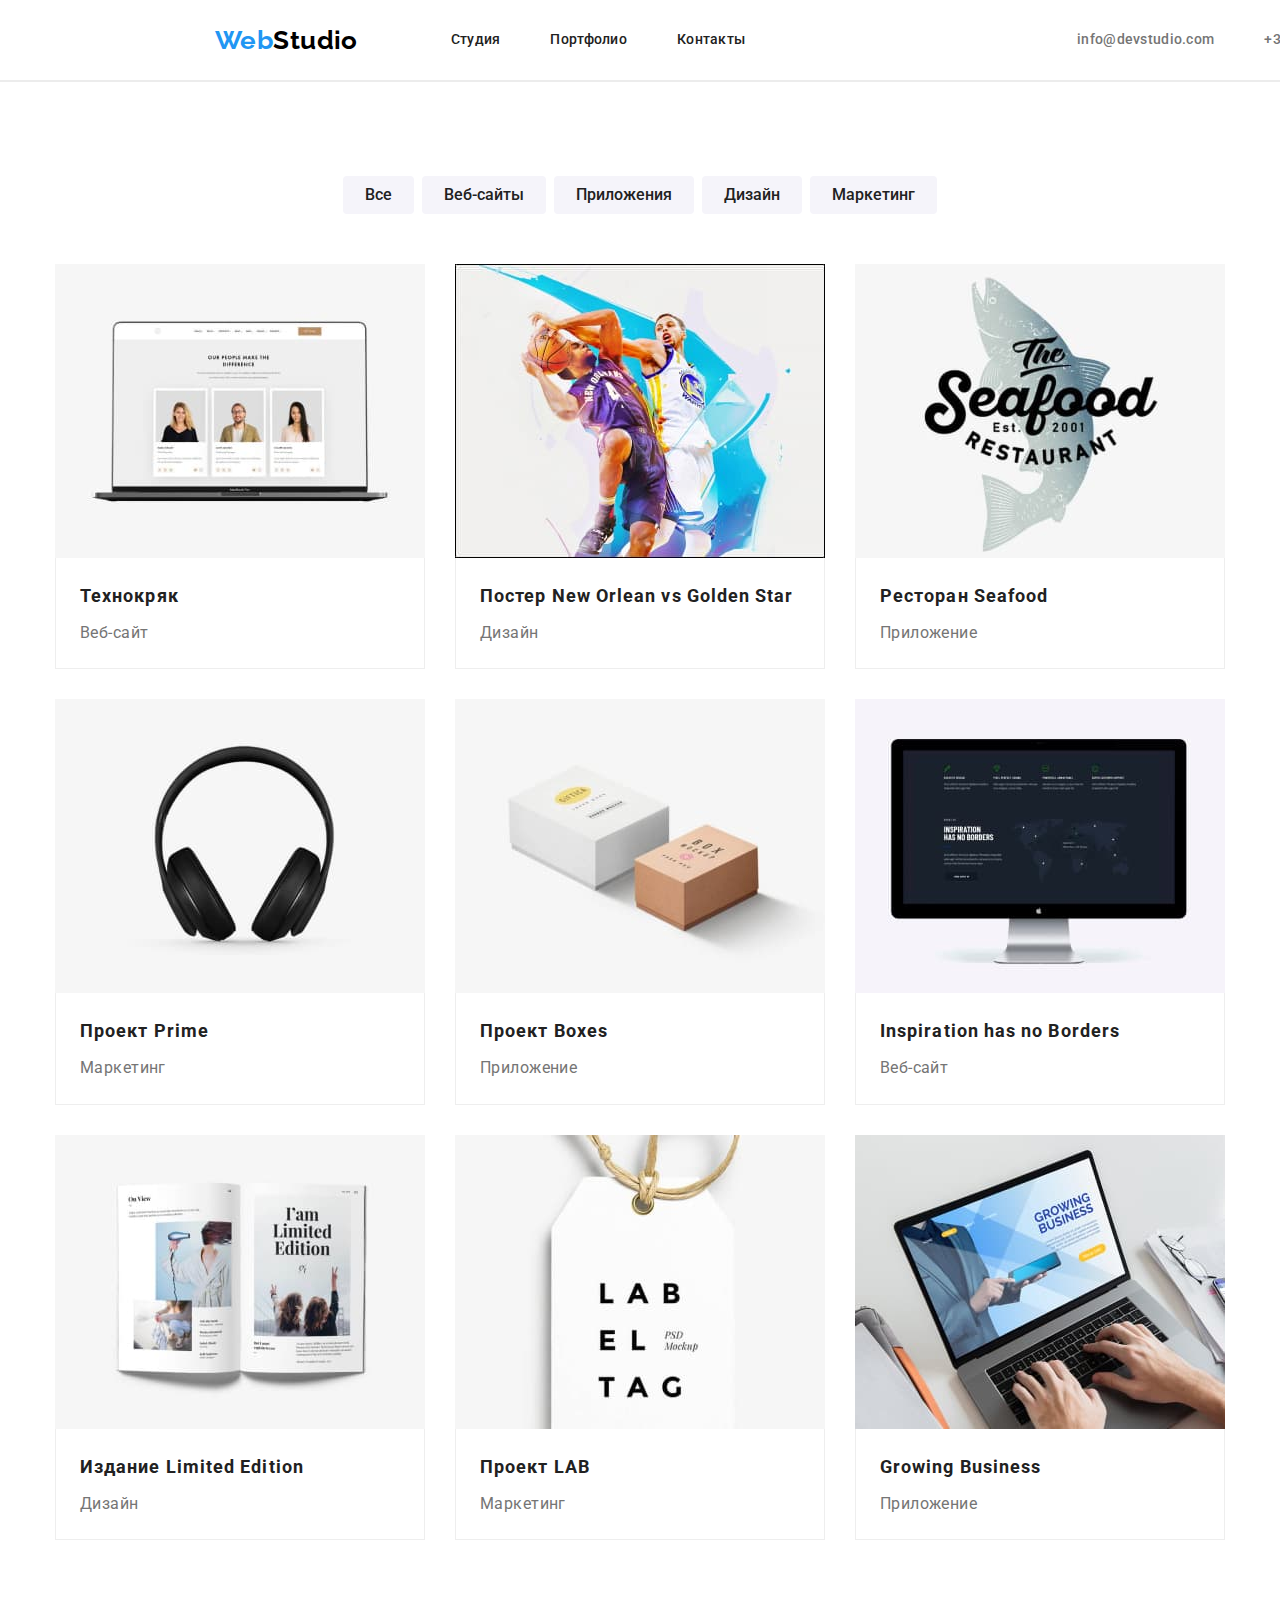
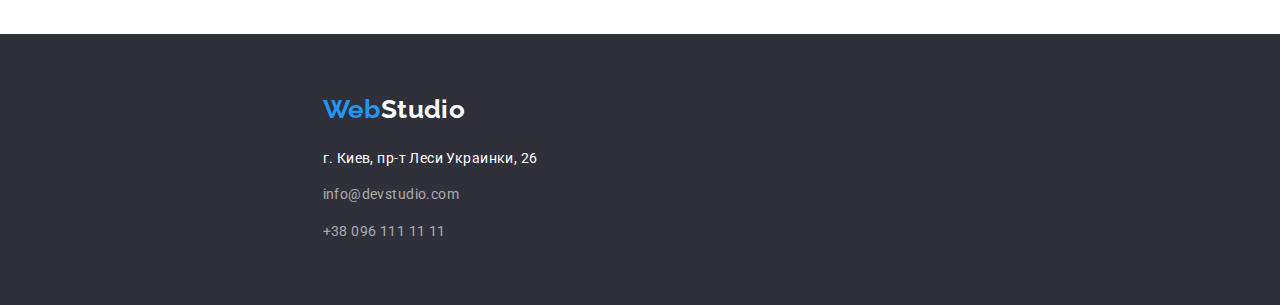
==== portfolio.html @ 141f93d6 "Добавляет стили для геометрии и позиционирование контента" ====
<!DOCTYPE html>
<html lang="ru">

<head>
    <meta charset="UTF-8">
    <meta http-equiv="X-UA-Compatible" content="IE=edge">
    <meta name="viewport" content="width=device-width, initial-scale=1.0">
    <title>Document</title>
    <link rel="preconnect" href="https://fonts.googleapis.com">
    <link rel="preconnect" href="https://fonts.gstatic.com" crossorigin>
    <link href="https://fonts.googleapis.com/css2?family=Raleway:wght@700&family=Roboto:wght@400;500;700;900&display=swap"
        rel="stylesheet">
    <link rel="stylesheet" href="https://cdnjs.cloudflare.com/ajax/libs/modern-normalize/1.1.0/modern-normalize.min.css">
    <link rel="stylesheet" href="./css/styles.css">
</head>

<body>
    <!-- Шапка сайта -->
    <header class="page-header">
        <div class="container header-nav">
            <a href="./index.html" class="logo link"><span class="logo-design link">Web</span>Studio</a>
            <nav>
                <ul class="site-nav list">
                    <li class="item"><a href="./index.html" class="link">Студия</a></li>
                    <li class="item"><a href="./portfolio.html" class="link">Портфолио</a></li>
                    <li class="item"><a href="#" class="link">Контакты</a></li>
                </ul>
            </nav>
    
            <ul class="contacts-nav list">
                <li class="item"><a href="mailto:info@devstudio.com" class="link">info@devstudio.com</a></li>
                <li class="item"><a href="tel:+380961111111" class="link">+38 096 111 11 11</a></li>
            </ul>
        </div>
    </header>

    <main>
        
        <!-- Проекты -->
        <section class="section">
            <div class="container project">
                <h1 class="project-title">Наши проекты</h1>

                <ul class="nav-button list">
                    <li class="item"><button type="button" class="button">Все</button></li>
                    <li class="item"><button type="button" class="button">Веб-сайты</button></li>
                    <li class="item"><button type="button" class="button">Приложения</button></li>
                    <li class="item"><button type="button" class="button">Дизайн</button></li>
                    <li class="item"><button type="button" class="button">Маркетинг</button></li>
                </ul>

                <ul class="project-list list">
                    <li class="item">
                        <a href="" class="link">
                            <div class="img">
                                <img src="./images/img-prf-1.jpg" alt="Открытая веб-страница на ноутбуке">
                            </div>
                            <div class="card-project">
                                <h2 class="title">Технокряк</h2>
                                <p class="paragraph">Веб-сайт</p>
                            </div>
                        </a>
                    </li>

                    <li class="item">
                        <a href="" class="link">
                            <div class="img">
                                <img src="./images/img-prf-2.jpg" alt="Два баскетболиста играют">
                            </div>
                            <div class="card-project">
                                <h2 class="title">Постер New Orlean vs Golden Star</h2>
                                <p class="paragraph">Дизайн</p>
                            </div>
                        </a>
                    </li>

                    <li class="item">
                        <a href="" class="link">
                            <div class="img">
                                <img src="./images/img-prf-3.jpg" alt="Логотип ресторана в виде рыбы">
                            </div>
                            <div class="card-project">
                                <h2 class="title">Ресторан Seafood</h2>
                                <p class="paragraph">Приложение</p>
                            </div>
                        </a>
                    </li>

                    <li class="item">
                        <a href="" class="link">
                            <div class="img">
                                <img src="./images/img-prf-4.jpg" alt="Наушники">
                            </div>
                            <div class="card-project">
                                <h2 class="title">Проект Prime</h2>
                                <p class="paragraph">Маркетинг</p>
                            </div>
                        </a>
                    </li>

                    <li class="item">
                        <a href="" class="link">
                            <div class="img">
                                <img src="./images/img-prf-5.jpg" alt="Две коробки">
                            </div>
                            <div class="card-project">
                                <h2 class="title">Проект Boxes</h2>
                                <p class="paragraph">Приложение</p>
                            </div>
                        </a>
                    </li>

                    <li class="item">
                        <a href="" class="link">
                            <div class="img">
                                <img src="./images/img-prf-6.jpg" alt="Монитор компьютера">
                            </div>
                            <div class="card-project">
                                <h2 class="title">Inspiration has no Borders</h2>
                                <p class="paragraph">Веб-сайт</p>
                            </div>
                        </a>
                    </li>

                    <li class="item">
                        <a href="" class="link">
                            <div class="img">
                                <img src="./images/img-prf-7.jpg" alt="Открытый журнал">
                            </div>
                            <div class="card-project">
                                <h2 class="title">Издание Limited Edition</h2>
                                <p class="paragraph">Дизайн</p>
                            </div>
                        </a>
                    </li>

                    <li class="item">
                        <a href="" class="link">
                            <div class="img">
                                <img src="./images/img-prf-8.jpg" alt="Бирка">
                            </div>
                            <div class="card-project">
                                <h2 class="title">Проект LAB</h2>
                                <p class="paragraph">Маркетинг</p>
                            </div>
                        </a>
                    </li>

                    <li class="item">
                        <a href="" class="link">
                            <div class="img">
                                <img src="./images/img-prf-9.jpg" alt="Работа за ноутбуком">
                            </div>
                            <div class="card-project">
                                <h2 class="title">Growing Business</h2>
                                <p class="paragraph">Приложение</p>
                            </div>
                        </a>
                    </li>
                </ul>
            </div>
        </section>
    </main>

    <!-- Футер -->
    <footer class="footer-section">
        <div class="container">
            <a href="index.html" class="logo-footer link"><span class="logo-design link">Web</span>Studio</a>
            <address>
                <ul class="footer-list list">
                    <li class="address-footer">г. Киев, пр-т Леси Украинки, 26</li>
                    <li class="footer-nav"><a href="mailto:info@devstudio.com" class="footer-link">info@devstudio.com</a>
                    </li>
                    <li class="footer-nav"><a href="tel:+380961111111" class="footer-link">+38 096 111 11 11</a></li>
                </ul>
            </address>
        </div>
    </footer>
</body>

</html>
---- css/styles.css ----
/* цвет основного текста #757575;
/* цвет текста логотипа #000000;
/* цвет заголовков #212121 */
/* белый #FFFFFF  */
/* акцент #2196f3  */
/* цвет почты и телефона футера rgba(255, 255, 255, 0.6); */
/* цвет рамки хедера #E5E5E5; */
/* цвет рамки портфолио #EEEEEE */

*,
*::before,
*::after {
  box-sizing: border-box;
}

:root {
  --primary-text-color: #757575;
  --logo-color: #000000;
  --title-text-color: #212121;
  --accent-color: #2196f3;
  --primary-white-color: #ffffff;
  --mail-tel-color: rgba(255, 255, 255, 0.6);
  --button-background-color: #f5f4fa;
  --background-color: #2f303a;
  --border-header-color: #ececec;
  --border-card-project: #eeeeee;
}

body {
  background-color: var(--primary-white-color);
  color: var(--primary-text-color);

  font-family: Roboto, sans-serif;
  letter-spacing: 0.03em;
  font-size: 14px;
  line-height: 2;
}

h1,
h2,
h3,
h4,
p,
ul {
  margin: 0px;
}
.container {
  margin-left: auto;
  margin-right: auto;
  width: 1200px;
  padding-left: 15px;
  padding-right: 15px;
}

img {
  display: block;
  max-width: 100%;
  height: auto;
}

address {
  font-style: normal;
}

.list {
  list-style: none;
  padding: 0;
  margin: 0;
}

.link {
  text-decoration: none;
}
.section {
  padding: 94px 0px;
}

.img {
  display: block;
  max-width: 100%;
}

/* Шапка сайта */

.page-header {
  width: 1600px;
  border-bottom: 2px solid var(--border-header-color);
  margin-left: auto;
  margin-right: auto;
}

.header-nav {
  display: flex;
  align-items: center;
}

.logo {
  color: var(--logo-color);

  font-family: Raleway;
  font-weight: 700;
  font-size: 26px;
  line-height: 1.19;
}

.logo-design {
  color: var(--accent-color);
  font-family: Raleway, sans-serif;
  font-weight: 700;
  font-size: 26px;
  line-height: 1.19;
}

.site-nav {
  display: flex;
  margin-left: 93px;
  margin-top: 0px;
  margin-bottom: 0px;
}

.site-nav .item + .item {
  margin-left: 50px;
}

.site-nav .link {
  display: block;
  padding-top: 32px;
  padding-bottom: 32px;

  color: var(--title-text-color);

  font-weight: 500;
  line-height: 1.14;
  letter-spacing: 0.02em;
}

.site-nav .link:hover,
.site-nav .link:focus {
  color: var(--accent-color);
}

.contacts-nav {
  display: flex;
  margin-left: auto;
}

.contacts-nav .link {
  display: block;
  padding-top: 32px;
  padding-bottom: 32px;

  color: var(--primary-text-color);

  font-weight: 500;
  line-height: 1.14;
  letter-spacing: 0.02em;
  text-decoration: none;
}

.contacts-nav .link:hover,
.contacts-nav .link:focus {
  color: var(--accent-color);
}

.contacts-nav .item + .item {
  margin-left: 50px;
}

/* Герой */

.hero {
  width: 1600px;
  background-color: var(--background-color);
  padding-top: 200px;
  padding-bottom: 200px;
  margin-left: auto;
  margin-right: auto;
}

.hero-title {
  color: var(--primary-white-color);
  background-color: var(--background-color);

  text-align: center;
  font-weight: 900;
  font-size: 44px;
  line-height: 1.36;
  letter-spacing: 0.06em;
}

.button-hero {
  display: block;
  margin-top: 30px;
  margin-left: auto;
  margin-right: auto;
  border-radius: 4px;
  padding: 10px 32px;
  min-width: 200px;
  border: 0px;

  color: var(--primary-white-color);
  background-color: var(--accent-color);

  text-align: center;
  font-weight: 700;
  font-size: 16px;
  line-height: 1.88;
  letter-spacing: 0.06em;
}

/* Преимущества */

.advanteges-title {
  display: none;
}

.section-title {
  padding-bottom: 50px;

  color: var(--title-text-color);

  font-size: 36px;
  line-height: 1.17;
  text-align: center;
}

.advantages-list {
  display: flex;
}

.advantages-list .item + .item {
  margin-left: 30px;
}
.advantages-list .title {
  color: var(--title-text-color);

  line-height: 1.14;
}

/* Услуги */

.services-list {
  display: flex;
}

.services-list .item + .item {
  margin-left: 30px;
}
/* Члены команды */

.team {
  width: 1600px;
  margin-left: auto;
  margin-right: auto;

  background-color: var(--button-background-color);
}

.team-list {
  display: flex;
}

.team-list .item {
  background-color: var(--primary-white-color);
  border-radius: 0px 0px 4px 4px;
  box-shadow: 0px 1px 3px rgba(0, 0, 0, 0.12), 0px 1px 1px rgba(0, 0, 0, 0.14),
    0px 2px 1px rgba(0, 0, 0, 0.2);
}

.team-list .item + .item {
  margin-left: 30px;
}

.team-list .title {
  text-align: center;

  color: var(--title-text-color);

  font-weight: 500;
  font-size: 16px;
  line-height: 1.19;
}

.card-team {
  padding: 30px 0px;
}

.team-list .paragraph {
  text-align: center;
  margin-top: 10px;

  font-size: 16px;
  line-height: 1.19;
}

/* Футер */
.footer-section {
  padding: 60px 0px 60px 215px;
  width: 1600px;
  margin-left: auto;
  margin-right: auto;

  background-color: var(--background-color);
}
.logo-footer {
  color: var(--primary-white-color);

  font-family: Raleway;
  font-weight: 700;
  font-size: 26px;
  line-height: 1.19;
}

.address-footer {
  margin-top: 20px;

  color: var(--primary-white-color);

  font-weight: 400;
  font-size: 14px;
  line-height: 1.7;
  font-family: Roboto, sans-serif;
  letter-spacing: 0.03em;
}

.footer-nav {
  margin-top: 9px;
}

.footer-link {
  color: var(--mail-tel-color);

  font-weight: 400;
  font-size: 14px;
  line-height: 1.7;
  text-decoration: none;
}

/* Портфолио */

.project-title {
  display: none;
}

.container-project {
  padding-top: 94px;
  padding-bottom: 138px;
}

.nav-button {
  display: flex;
  justify-content: center;
  margin-bottom: 50px;
}

.nav-button .item + .item {
  margin-left: 8px;
}

.button {
  display: block;
  padding: 6px 22px;
  background-color: var(--button-background-color);
  border-radius: 4px;
  border: none;

  color: var(--title-text-color);
  background-color: var(--button-background-color);

  font-weight: 500;
  font-size: 16px;
  line-height: 1.63;
}

.button:hover,
.button:focus {
  color: var(--primary-white-color);
  background-color: var(--accent-color);
}

.project-list {
  display: flex;
  flex-wrap: wrap;
  margin-left: -30px;
  margin-top: -30px;
}

.project-list > .item {
  flex-basis: calc(100% / 3 - 30px);
  margin-left: 30px;
  margin-top: 30px;
}

.card-project {
  padding: 20px 24px;
  border: 1px solid var(--border-card-project);
  border-top: none;
}

.project-list .title {
  color: var(--title-text-color);

  font-size: 18px;
  letter-spacing: 0.06em;
}

.project-list .paragraph {
  margin-top: 4px;

  color: var(--primary-text-color);

  font-size: 16px;
  line-height: 1.9;
}
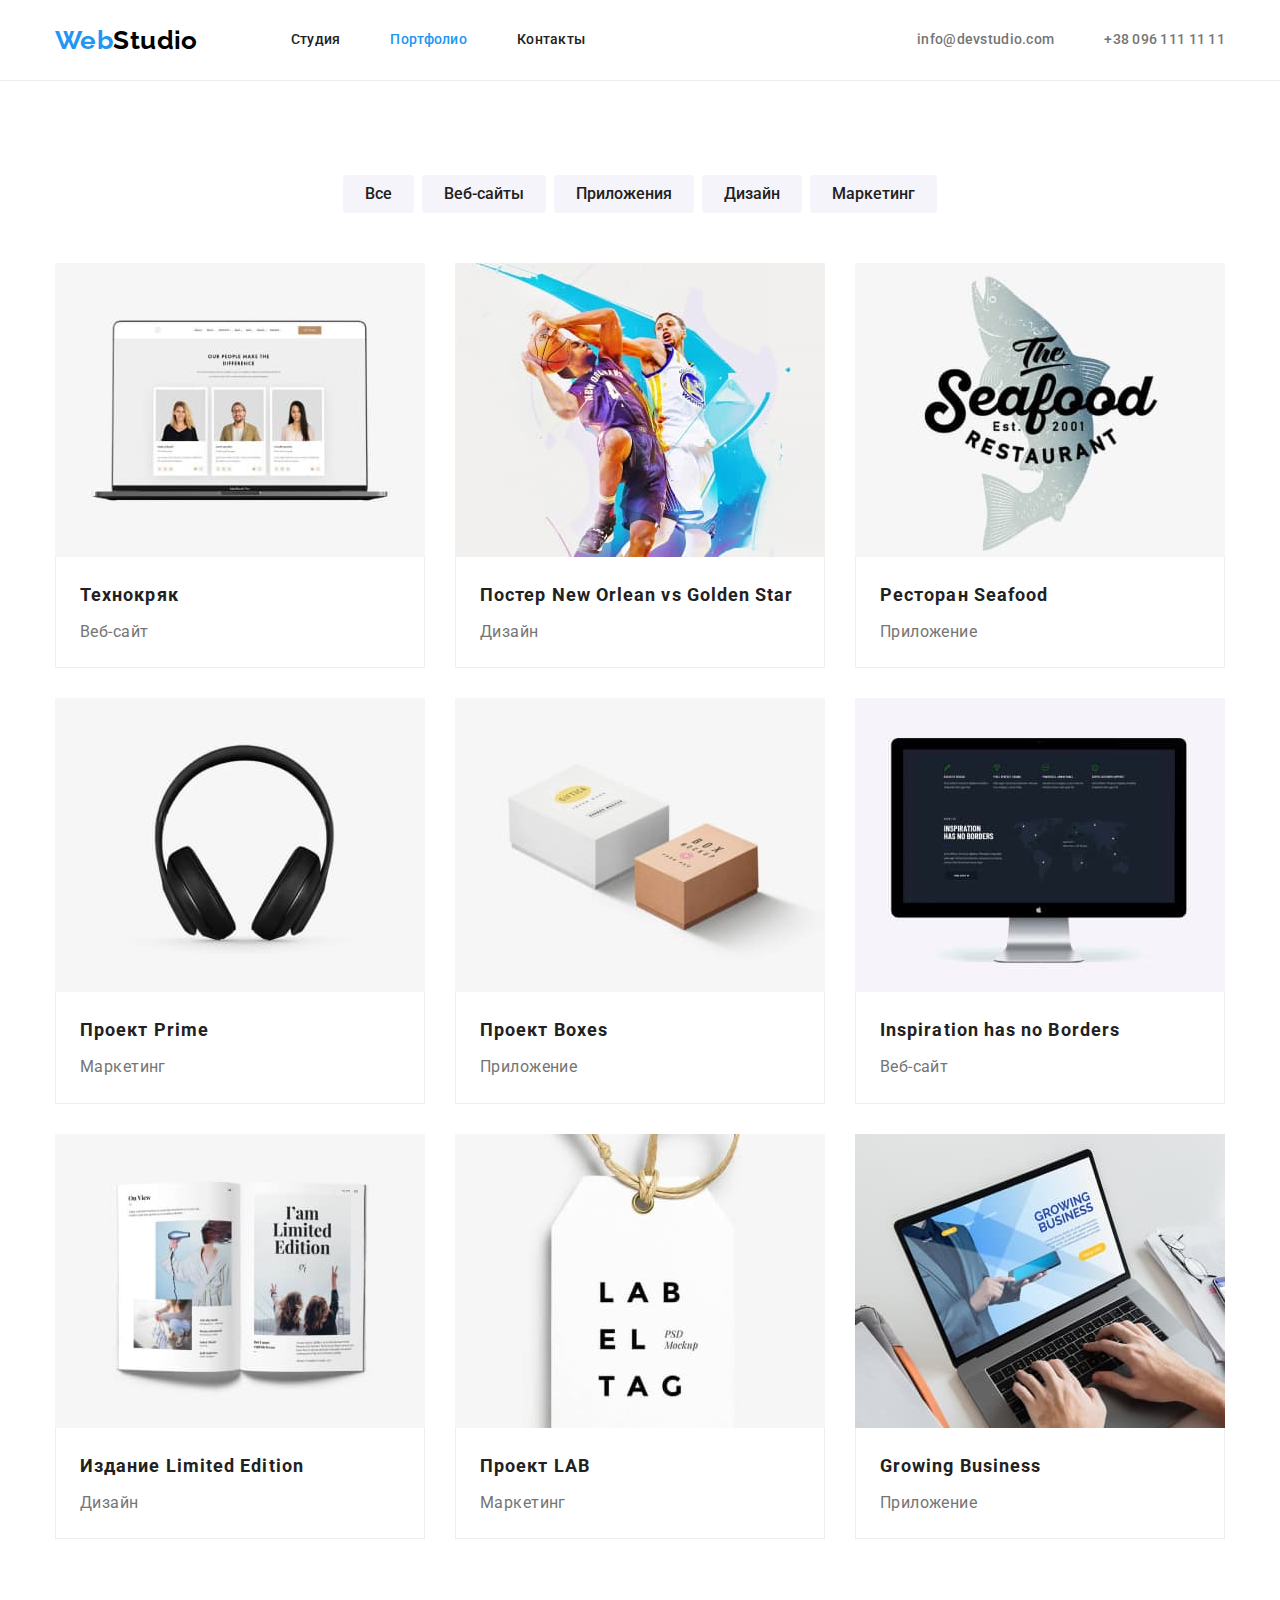
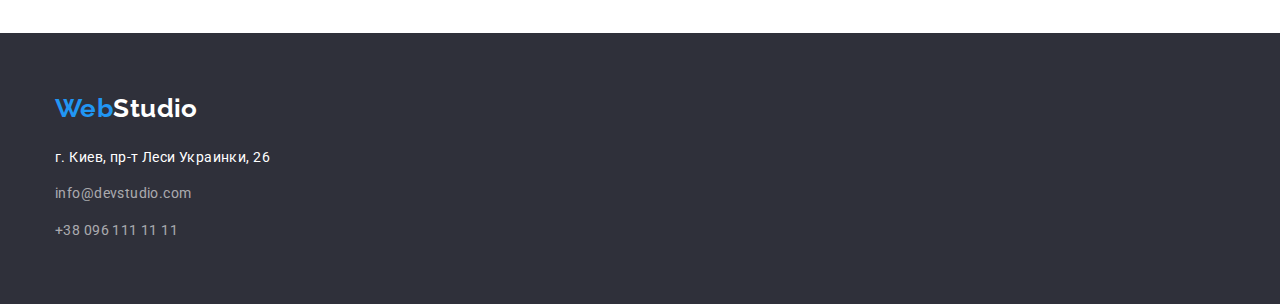
==== commit 3c9488c3: "Добавляет правки ДЗ №3" ====
--- a/portfolio.html
+++ b/portfolio.html
@@ -18,16 +18,16 @@
     <!-- Шапка сайта -->
     <header class="page-header">
         <div class="container header-nav">
-            <a href="./index.html" class="logo link"><span class="logo-design link">Web</span>Studio</a>
-            <nav>
-                <ul class="site-nav list">
+            <a href="./index.html" class="logo"><span class="logo-design">Web</span>Studio</a>
+            <nav class="nav">
+                <ul class="site-nav">
                     <li class="item"><a href="./index.html" class="link">Студия</a></li>
-                    <li class="item"><a href="./portfolio.html" class="link">Портфолио</a></li>
+                    <li class="item"><a href="./portfolio.html" class="link current">Портфолио</a></li>
                     <li class="item"><a href="#" class="link">Контакты</a></li>
                 </ul>
             </nav>
     
-            <ul class="contacts-nav list">
+            <ul class="contacts-nav">
                 <li class="item"><a href="mailto:info@devstudio.com" class="link">info@devstudio.com</a></li>
                 <li class="item"><a href="tel:+380961111111" class="link">+38 096 111 11 11</a></li>
             </ul>
@@ -39,9 +39,9 @@
         <!-- Проекты -->
         <section class="section">
             <div class="container project">
-                <h1 class="project-title">Наши проекты</h1>
+                <h1 class="visually-hidden">Наши проекты</h1>
 
-                <ul class="nav-button list">
+                <ul class="nav-button">
                     <li class="item"><button type="button" class="button">Все</button></li>
                     <li class="item"><button type="button" class="button">Веб-сайты</button></li>
                     <li class="item"><button type="button" class="button">Приложения</button></li>
@@ -49,7 +49,7 @@
                     <li class="item"><button type="button" class="button">Маркетинг</button></li>
                 </ul>
 
-                <ul class="project-list list">
+                <ul class="project-list">
                     <li class="item">
                         <a href="" class="link">
                             <div class="img">
@@ -165,9 +165,9 @@
     <!-- Футер -->
     <footer class="footer-section">
         <div class="container">
-            <a href="index.html" class="logo-footer link"><span class="logo-design link">Web</span>Studio</a>
-            <address>
-                <ul class="footer-list list">
+            <a href="index.html" class="logo-footer"><span class="logo-design">Web</span>Studio</a>
+            <address class="address">
+                <ul class="footer-list">
                     <li class="address-footer">г. Киев, пр-т Леси Украинки, 26</li>
                     <li class="footer-nav"><a href="mailto:info@devstudio.com" class="footer-link">info@devstudio.com</a>
                     </li>
--- a/css/styles.css
+++ b/css/styles.css
@@ -6,12 +6,6 @@
 /* цвет почты и телефона футера rgba(255, 255, 255, 0.6); */
 /* цвет рамки хедера #E5E5E5; */
 /* цвет рамки портфолио #EEEEEE */
-
-*,
-*::before,
-*::after {
-  box-sizing: border-box;
-}
 
 :root {
   --primary-text-color: #757575;
@@ -44,6 +38,16 @@
 ul {
   margin: 0px;
 }
+
+ul {
+  padding: 0px;
+  list-style: none;
+}
+
+a {
+  text-decoration: none;
+}
+
 .container {
   margin-left: auto;
   margin-right: auto;
@@ -62,15 +66,6 @@
   font-style: normal;
 }
 
-.list {
-  list-style: none;
-  padding: 0;
-  margin: 0;
-}
-
-.link {
-  text-decoration: none;
-}
 .section {
   padding: 94px 0px;
 }
@@ -83,10 +78,7 @@
 /* Шапка сайта */
 
 .page-header {
-  width: 1600px;
-  border-bottom: 2px solid var(--border-header-color);
-  margin-left: auto;
-  margin-right: auto;
+  border-bottom: 1px solid var(--border-header-color);
 }
 
 .header-nav {
@@ -111,9 +103,13 @@
   line-height: 1.19;
 }
 
+.nav {
+  margin-left: 93px;
+}
+
 .site-nav {
   display: flex;
-  margin-left: 93px;
+
   margin-top: 0px;
   margin-bottom: 0px;
 }
@@ -136,6 +132,10 @@
 
 .site-nav .link:hover,
 .site-nav .link:focus {
+  color: var(--accent-color);
+}
+
+.site-nav .current {
   color: var(--accent-color);
 }
 
@@ -169,7 +169,7 @@
 /* Герой */
 
 .hero {
-  width: 1600px;
+  max-width: 1600px;
   background-color: var(--background-color);
   padding-top: 200px;
   padding-bottom: 200px;
@@ -182,6 +182,7 @@
   background-color: var(--background-color);
 
   text-align: center;
+  text-transform: uppercase;
   font-weight: 900;
   font-size: 44px;
   line-height: 1.36;
@@ -200,6 +201,7 @@
 
   color: var(--primary-white-color);
   background-color: var(--accent-color);
+  cursor: pointer;
 
   text-align: center;
   font-weight: 700;
@@ -210,12 +212,16 @@
 
 /* Преимущества */
 
-.advanteges-title {
-  display: none;
+.visually-hidden {
+  position: absolute;
+  clip: rect(0 0 0 0);
+  width: 1px;
+  height: 1px;
+  margin: -1px;
 }
 
 .section-title {
-  padding-bottom: 50px;
+  margin-bottom: 50px;
 
   color: var(--title-text-color);
 
@@ -232,12 +238,18 @@
   margin-left: 30px;
 }
 .advantages-list .title {
+  margin-bottom: 10px;
+
   color: var(--title-text-color);
 
   line-height: 1.14;
 }
 
 /* Услуги */
+
+.services {
+  padding-top: 0px;
+}
 
 .services-list {
   display: flex;
@@ -249,9 +261,10 @@
 /* Члены команды */
 
 .team {
-  width: 1600px;
+  max-width: 1600px;
   margin-left: auto;
   margin-right: auto;
+  padding-top: 0px;
 
   background-color: var(--button-background-color);
 }
@@ -295,8 +308,8 @@
 
 /* Футер */
 .footer-section {
-  padding: 60px 0px 60px 215px;
-  width: 1600px;
+  padding: 60px 0px;
+  max-width: 1600px;
   margin-left: auto;
   margin-right: auto;
 
@@ -311,9 +324,11 @@
   line-height: 1.19;
 }
 
+.address {
+  margin-top: 20px;
+}
+
 .address-footer {
-  margin-top: 20px;
-
   color: var(--primary-white-color);
 
   font-weight: 400;
@@ -338,8 +353,12 @@
 
 /* Портфолио */
 
-.project-title {
-  display: none;
+.visually-hidden {
+  position: absolute;
+  clip: rect(0 0 0 0);
+  width: 1px;
+  height: 1px;
+  margin: -1px;
 }
 
 .container-project {
@@ -366,6 +385,7 @@
 
   color: var(--title-text-color);
   background-color: var(--button-background-color);
+  cursor: pointer;
 
   font-weight: 500;
   font-size: 16px;
